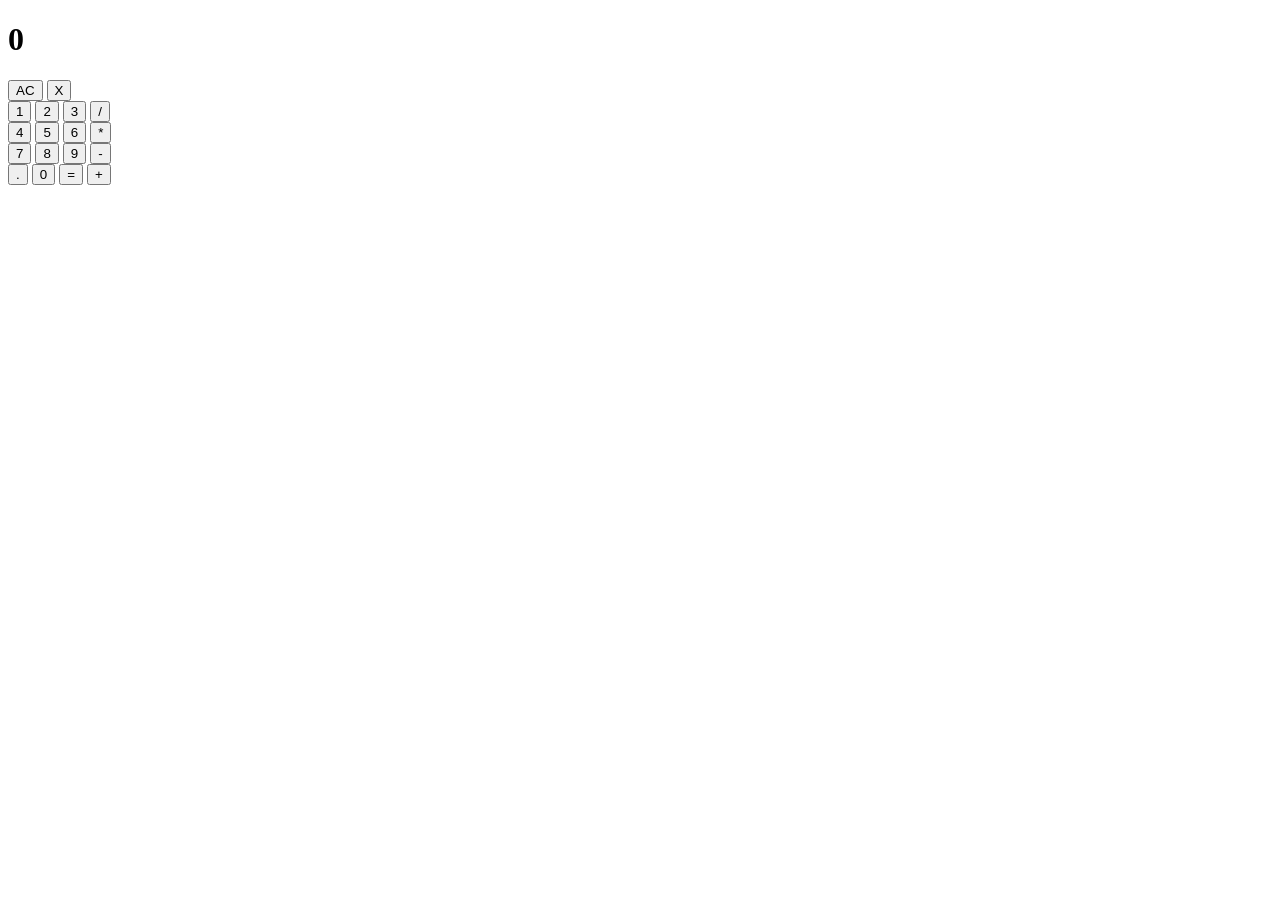
==== index.html @ f3007635 "javascript added" ====
<!doctype html>
<html>
<head>
  <title>calculator</title>
  <link rel="stylesheet" href="style.css">
</head>

<body>

  <h1 id="result">0</h1>

  <!-- New Buttons -->
  <button id="btn-ac">AC</button>
  <button id="btn-del">X</button>

  <br>

  <button id="btn-1">1</button> 
  <button id="btn-2">2</button> 
  <button id="btn-3">3</button> 
  <button id="btn-dvn">/</button> 

  <br>

  <button id="btn-4">4</button> 
  <button id="btn-5">5</button> 
  <button id="btn-6">6</button> 
  <button id="btn-mul">*</button> 

  <br>

  <button id="btn-7">7</button> 
  <button id="btn-8">8</button> 
  <button id="btn-9">9</button> 
  <button id="btn-mns">-</button> 

  <br>

  <button id="btn-dsml">.</button> 
  <button id="btn-0">0</button> 
  <button id="btn-eql">=</button> 
  <button id="btn-pls">+</button> 
  <script src="script.js"></script>

</body>
</html>
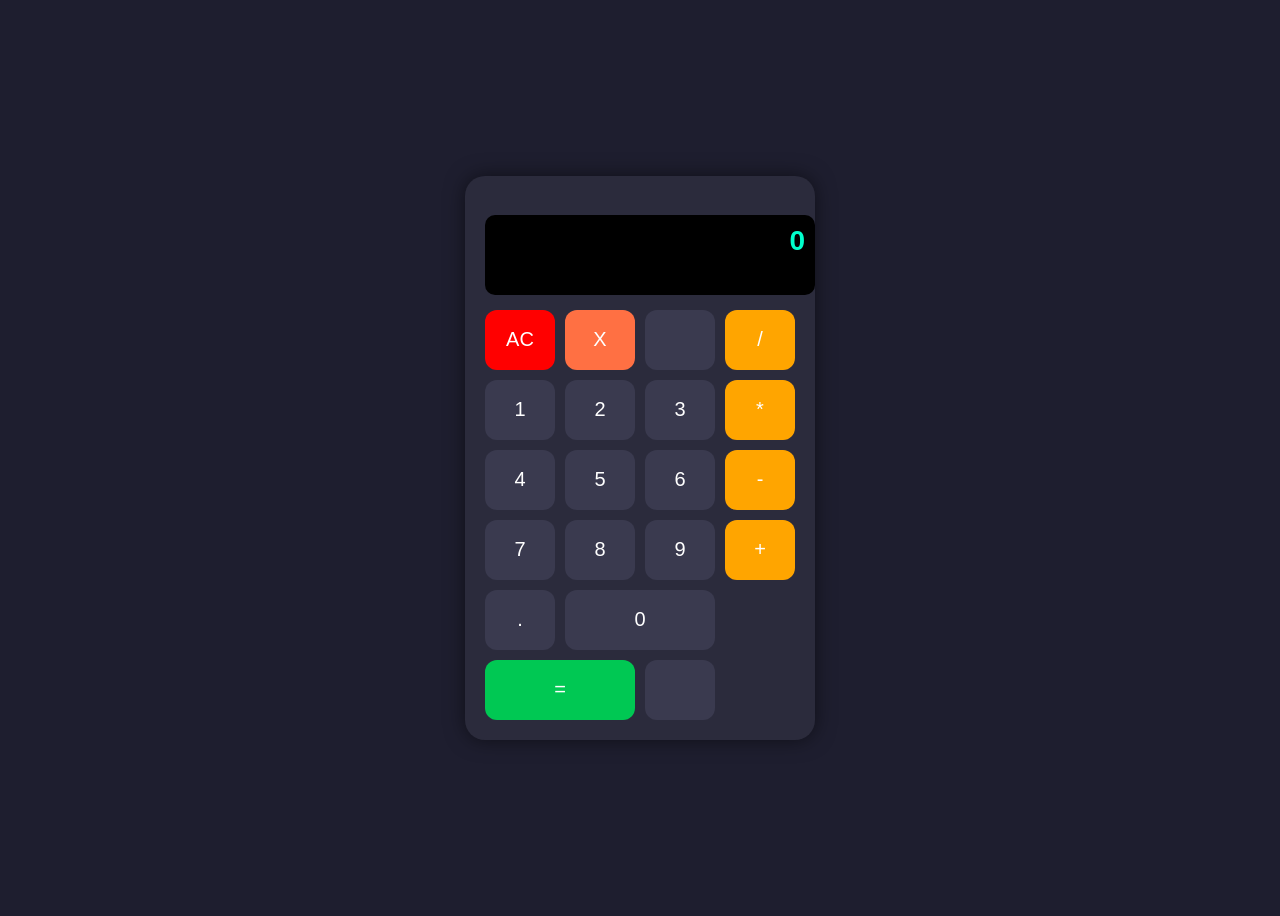
==== commit b077a017: "html & css updated" ====
--- a/index.html
+++ b/index.html
@@ -1,46 +1,48 @@
 <!doctype html>
 <html>
 <head>
-  <title>calculator</title>
+  <title>Calculator</title>
   <link rel="stylesheet" href="style.css">
 </head>
 
 <body>
 
-  <h1 id="result">0</h1>
+  <div class="calculator">
 
-  <!-- New Buttons -->
-  <button id="btn-ac">AC</button>
-  <button id="btn-del">X</button>
+    <h1 id="result">0</h1>
 
-  <br>
+    <div class="buttons">
 
-  <button id="btn-1">1</button> 
-  <button id="btn-2">2</button> 
-  <button id="btn-3">3</button> 
-  <button id="btn-dvn">/</button> 
+      <button id="btn-ac">AC</button>
+      <button id="btn-del">X</button>
+      <button disabled></button>
+      <button id="btn-dvn">/</button>
 
-  <br>
+      <button id="btn-1">1</button> 
+      <button id="btn-2">2</button> 
+      <button id="btn-3">3</button> 
+      <button id="btn-mul">*</button> 
 
-  <button id="btn-4">4</button> 
-  <button id="btn-5">5</button> 
-  <button id="btn-6">6</button> 
-  <button id="btn-mul">*</button> 
+      <button id="btn-4">4</button> 
+      <button id="btn-5">5</button> 
+      <button id="btn-6">6</button> 
+      <button id="btn-mns">-</button> 
 
-  <br>
+      <button id="btn-7">7</button> 
+      <button id="btn-8">8</button> 
+      <button id="btn-9">9</button> 
+      <button id="btn-pls">+</button> 
 
-  <button id="btn-7">7</button> 
-  <button id="btn-8">8</button> 
-  <button id="btn-9">9</button> 
-  <button id="btn-mns">-</button> 
+      <button id="btn-dsml">.</button> 
+      <button id="btn-0">0</button> 
+      <button id="btn-eql">=</button> 
+      <button disabled></button>
 
-  <br>
+    </div>
 
-  <button id="btn-dsml">.</button> 
-  <button id="btn-0">0</button> 
-  <button id="btn-eql">=</button> 
-  <button id="btn-pls">+</button> 
+  </div>
+
   <script src="script.js"></script>
 
 </body>
-</html>
+</html>
--- a/style.css
+++ b/style.css
@@ -0,0 +1,75 @@
+body {
+  background: #1e1e2f;
+  display: flex;
+  justify-content: center;
+  align-items: center;
+  height: 100vh;
+  font-family: Arial, sans-serif;
+}
+
+.calculator {
+  background: #2b2b3c;
+  padding: 20px;
+  border-radius: 20px;
+  box-shadow: 0 0 20px rgba(0,0,0,0.5);
+}
+
+#result {
+  width: 100%;
+  height: 60px;
+  background: #000;
+  color: #00ffcc;
+  text-align: right;
+  padding: 10px;
+  font-size: 28px;
+  border-radius: 10px;
+  margin-bottom: 15px;
+  overflow-x: auto;
+}
+
+/* GRID SYSTEM */
+.buttons {
+  display: grid;
+  grid-template-columns: repeat(4, 70px);
+  grid-gap: 10px;
+}
+
+/* ALL BUTTONS */
+button {
+  height: 60px;
+  font-size: 20px;
+  border: none;
+  border-radius: 12px;
+  cursor: pointer;
+  background: #3a3a4f;
+  color: white;
+  transition: 0.2s;
+}
+
+/* HOVER EFFECT */
+button:hover {
+  transform: scale(1.05);
+  opacity: 0.9;
+}
+
+/* SPECIAL BUTTONS */
+#btn-pls, #btn-mns, #btn-mul, #btn-dvn {
+  background: orange;
+}
+
+#btn-eql {
+  background: #00c853;
+  grid-column: span 2; /* make = bigger */
+}
+
+#btn-0 {
+  grid-column: span 2; /* make 0 bigger */
+}
+
+#btn-ac {
+  background: red;
+}
+
+#btn-del {
+  background: #ff7043;
+}
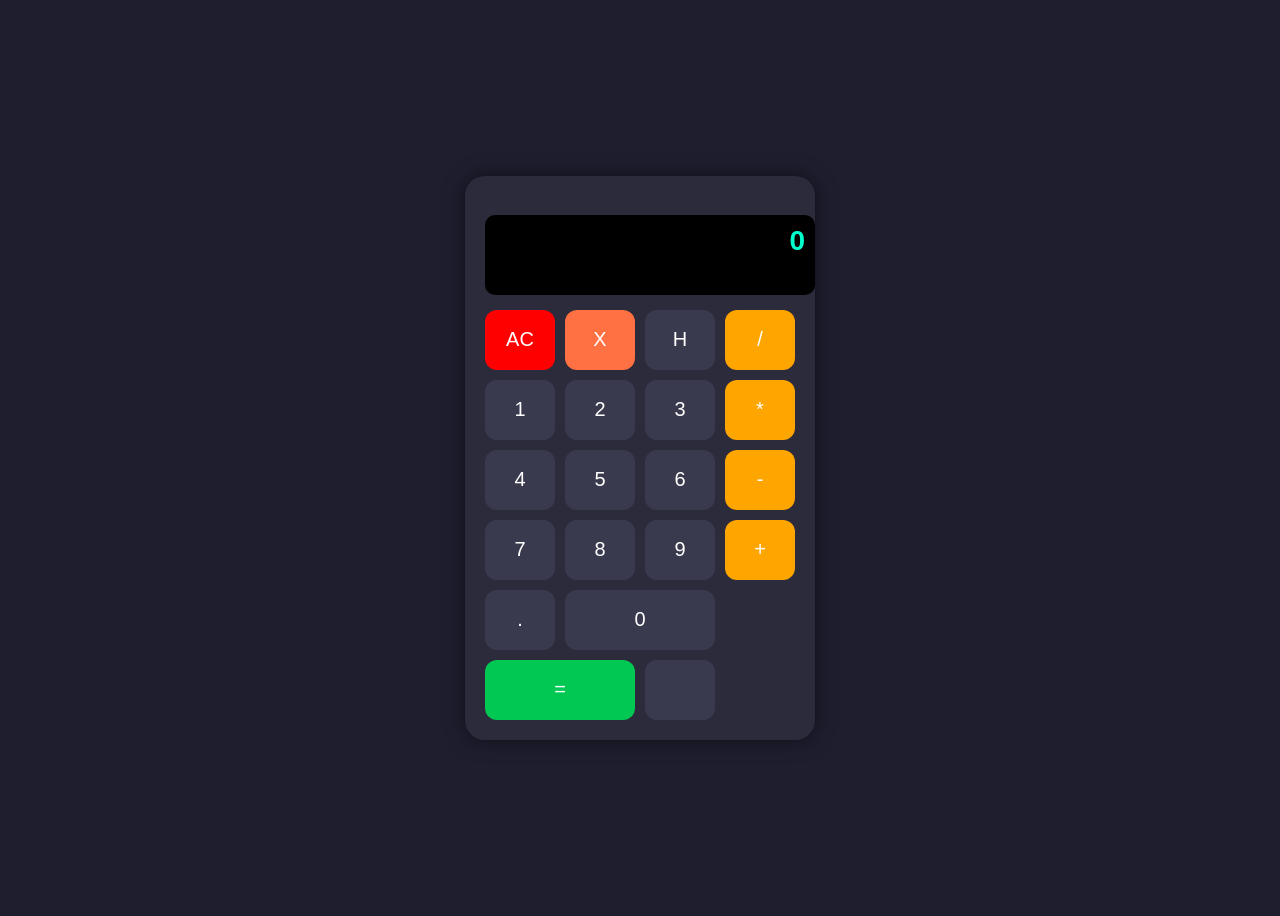
==== commit d1e12c0f: "added history button in ui" ====
--- a/index.html
+++ b/index.html
@@ -1,10 +1,16 @@
 <!doctype html>
 <html>
 <head>
-  <title>Calculator</title>
+  <meta charset="UTF-8">
+  <meta name="viewport" content="width=device-width, initial-scale=1.0">
+  <meta name="description" content="A simple, responsive web calculator for quick calculations.">
+  <meta name="theme-color" content="#2c3e50">
+
+  <title>Calculator | Minimal & Fast</title>
+
+  <link rel="manifest" href="manifest.json">
   <link rel="stylesheet" href="style.css">
 </head>
-
 <body>
 
   <div class="calculator">
@@ -15,7 +21,7 @@
 
       <button id="btn-ac">AC</button>
       <button id="btn-del">X</button>
-      <button disabled></button>
+      <button id="btn-his">H</button>
       <button id="btn-dvn">/</button>
 
       <button id="btn-1">1</button> 
@@ -45,4 +51,4 @@
   <script src="script.js"></script>
 
 </body>
-</html>+</html>
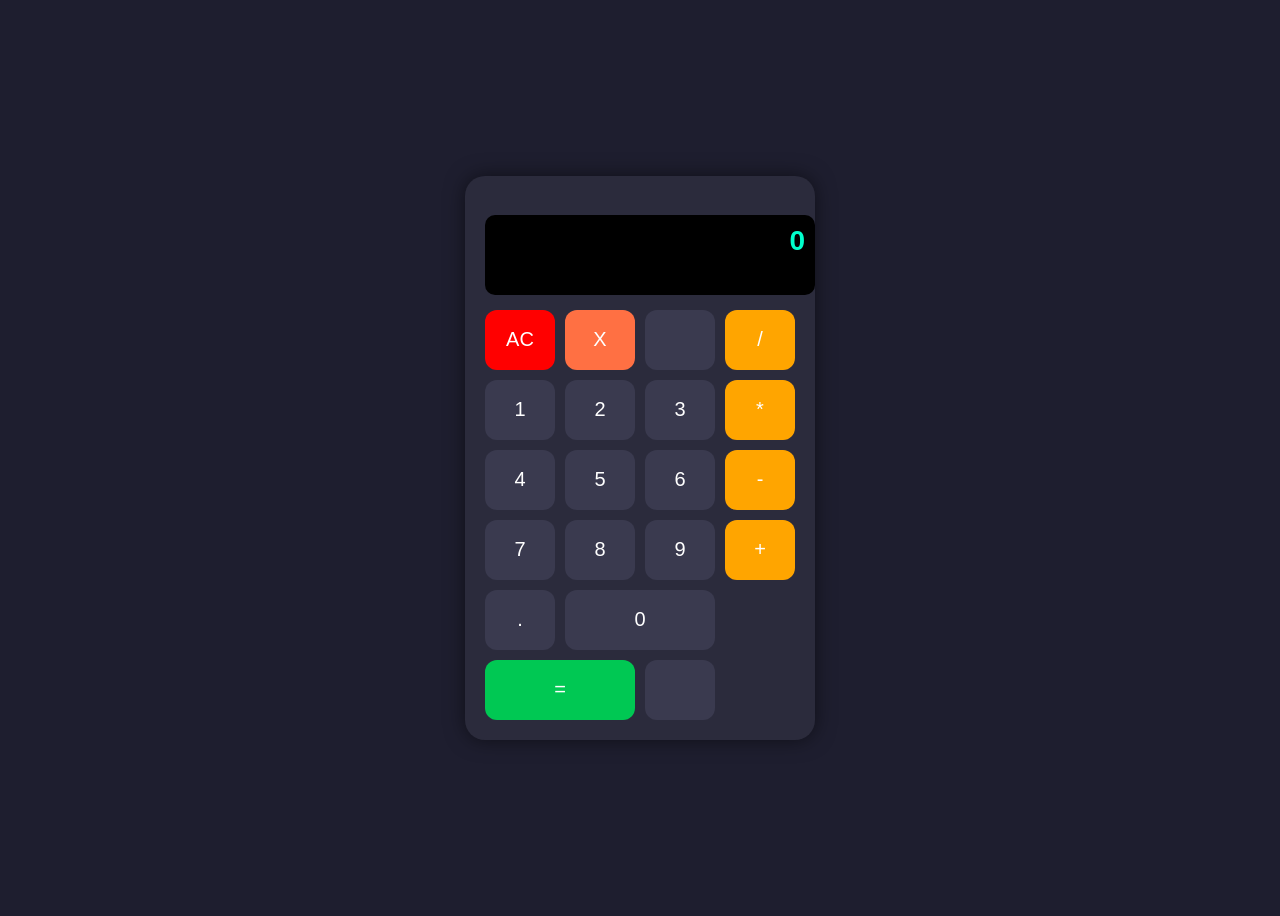
==== commit 99487c05: "file mode changed" ====
--- a/index.html
+++ b/index.html
@@ -21,7 +21,7 @@
 
       <button id="btn-ac">AC</button>
       <button id="btn-del">X</button>
-      <button id="btn-his">H</button>
+      <button disabled></button>
       <button id="btn-dvn">/</button>
 
       <button id="btn-1">1</button> 
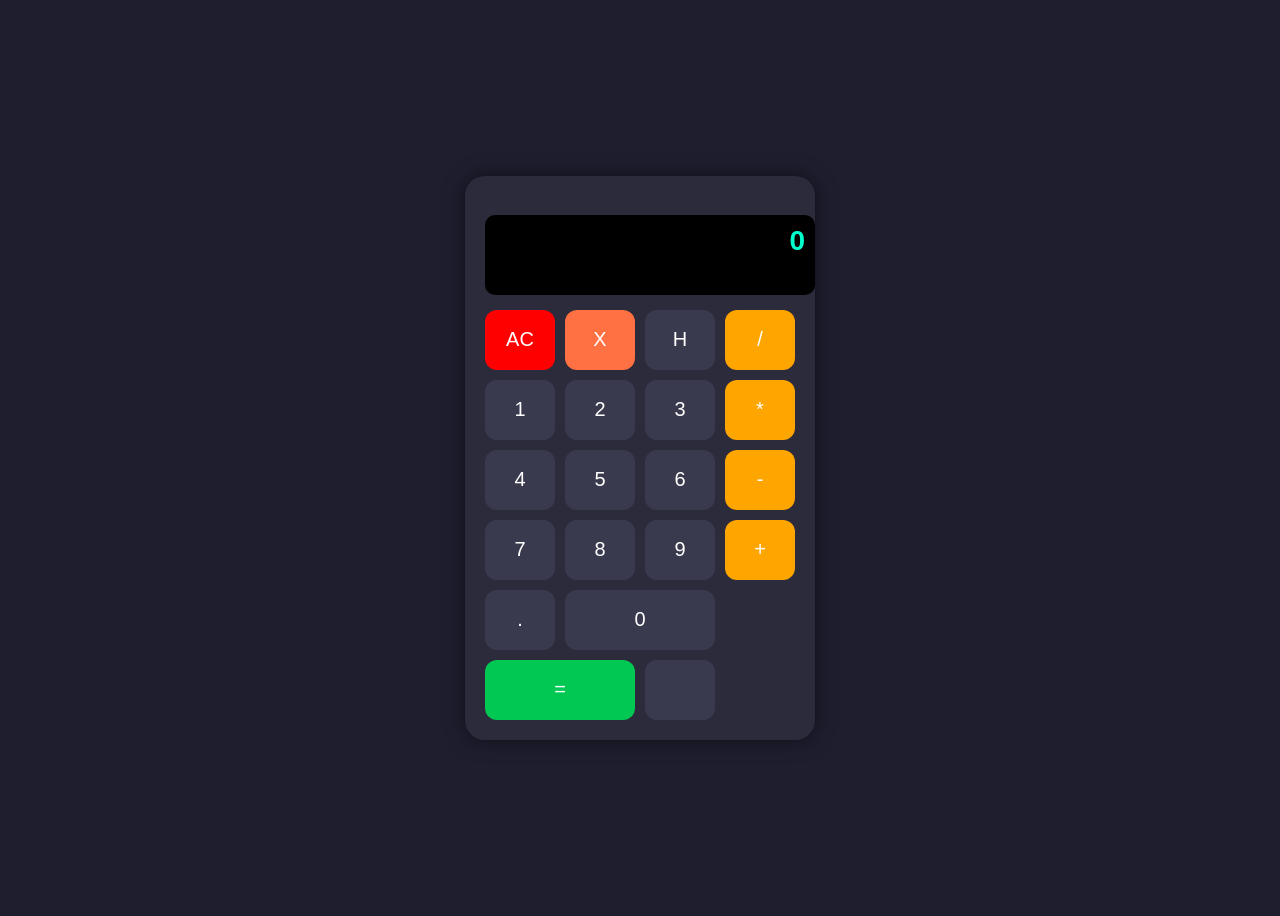
==== commit e826e7d7: "added history page and fixed sw error" ====
--- a/index.html
+++ b/index.html
@@ -9,7 +9,7 @@
   <title>Calculator | Minimal & Fast</title>
 
   <link rel="manifest" href="manifest.json">
-  <link rel="stylesheet" href="style.css">
+  <link rel="stylesheet" href="css/style.css">
 </head>
 <body>
 
@@ -21,7 +21,7 @@
 
       <button id="btn-ac">AC</button>
       <button id="btn-del">X</button>
-      <button disabled></button>
+      <button id="btn-his">H</button>
       <button id="btn-dvn">/</button>
 
       <button id="btn-1">1</button> 
@@ -48,7 +48,7 @@
 
   </div>
 
-  <script src="script.js"></script>
+  <script src="js/script.js"></script>
 
 </body>
 </html>
--- a/css/style.css
+++ b/css/style.css
@@ -0,0 +1,75 @@
+body {
+  background: #1e1e2f;
+  display: flex;
+  justify-content: center;
+  align-items: center;
+  height: 100vh;
+  font-family: Arial, sans-serif;
+}
+
+.calculator {
+  background: #2b2b3c;
+  padding: 20px;
+  border-radius: 20px;
+  box-shadow: 0 0 20px rgba(0,0,0,0.5);
+}
+
+#result {
+  width: 100%;
+  height: 60px;
+  background: #000;
+  color: #00ffcc;
+  text-align: right;
+  padding: 10px;
+  font-size: 28px;
+  border-radius: 10px;
+  margin-bottom: 15px;
+  overflow-x: auto;
+}
+
+/* GRID SYSTEM */
+.buttons {
+  display: grid;
+  grid-template-columns: repeat(4, 70px);
+  grid-gap: 10px;
+}
+
+/* ALL BUTTONS */
+button {
+  height: 60px;
+  font-size: 20px;
+  border: none;
+  border-radius: 12px;
+  cursor: pointer;
+  background: #3a3a4f;
+  color: white;
+  transition: 0.2s;
+}
+
+/* HOVER EFFECT */
+button:hover {
+  transform: scale(1.05);
+  opacity: 0.9;
+}
+
+/* SPECIAL BUTTONS */
+#btn-pls, #btn-mns, #btn-mul, #btn-dvn {
+  background: orange;
+}
+
+#btn-eql {
+  background: #00c853;
+  grid-column: span 2; /* make = bigger */
+}
+
+#btn-0 {
+  grid-column: span 2; /* make 0 bigger */
+}
+
+#btn-ac {
+  background: red;
+}
+
+#btn-del {
+  background: #ff7043;
+}
